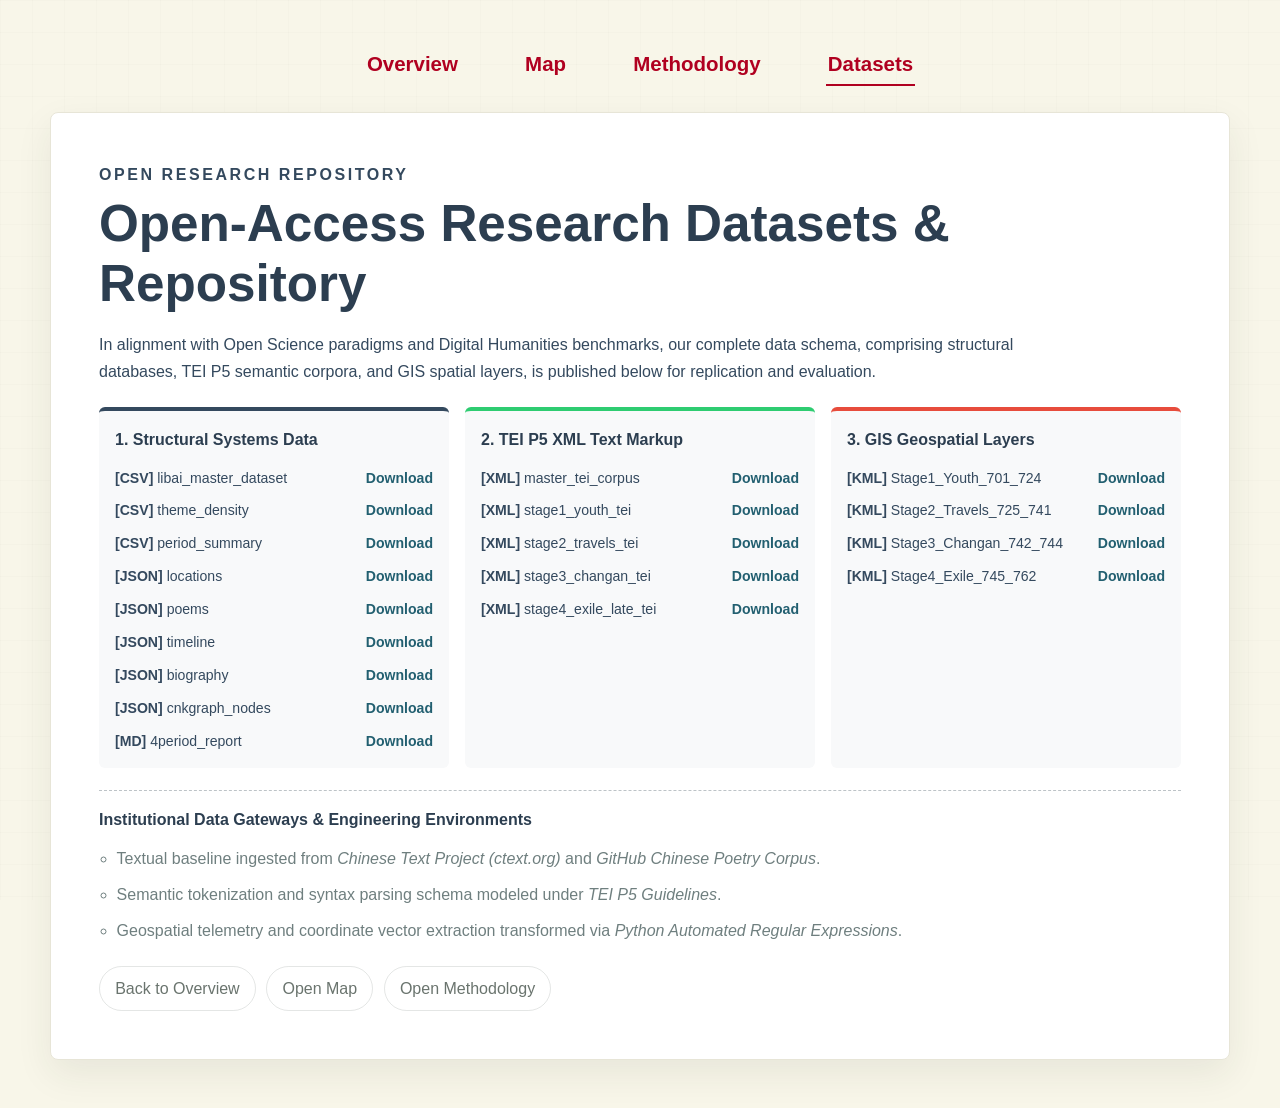
==== datasets.html @ 86e7c7af "Update Li Bai Life Map site" ====
<!doctype html>
<html lang="en">
<head>
  <meta charset="utf-8">
  <meta name="viewport" content="width=device-width, initial-scale=1">
  <meta name="description" content="Open-access research datasets and repository for the Li Bai Life Map.">
  <title>Research Datasets | Li Bai Life Map</title>
  <link rel="icon" href="assets/icons/marker.svg" type="image/svg+xml">
  <link rel="stylesheet" href="css/main.css">
  <link rel="stylesheet" href="css/layout.css">
  <link rel="stylesheet" href="css/component.css">
</head>
<body data-theme="light" class="standalone-page">
  <div class="standalone-shell">
    <header class="standalone-nav">
      <a href="index.html">Overview</a>
      <a href="map.html">Map</a>
      <a href="methodology.html">Methodology</a>
      <a aria-current="page" href="datasets.html">Datasets</a>
    </header>

    <main class="standalone-main">
      <section class="standalone-card datasets-page">
        <p class="eyebrow">Open Research Repository</p>
        <h1>Open-Access Research Datasets & Repository</h1>
        <p>
          In alignment with Open Science paradigms and Digital Humanities benchmarks, our complete data schema, comprising structural databases, TEI P5 semantic corpora, and GIS spatial layers, is published below for replication and evaluation.
        </p>

        <div class="sources-grid">
          <article class="dataset-column">
            <h2>1. Structural Systems Data</h2>
            <ul>
              <li><span><b>[CSV]</b> libai_master_dataset</span><a href="data/libai_master_dataset.csv" download>Download</a></li>
              <li><span><b>[CSV]</b> theme_density</span><a href="data/libai_4period_theme_density.csv" download>Download</a></li>
              <li><span><b>[CSV]</b> period_summary</span><a href="data/libai_4period_summary.csv" download>Download</a></li>
              <li><span><b>[JSON]</b> locations</span><a href="data/locations.json" download>Download</a></li>
              <li><span><b>[JSON]</b> poems</span><a href="data/poems.json" download>Download</a></li>
              <li><span><b>[JSON]</b> timeline</span><a href="data/timeline.json" download>Download</a></li>
              <li><span><b>[JSON]</b> biography</span><a href="data/biography.json" download>Download</a></li>
              <li><span><b>[JSON]</b> cnkgraph_nodes</span><a href="data/cnkgraph-like-libai.json" download>Download</a></li>
              <li><span><b>[MD]</b> 4period_report</span><a href="data/libai_4period_report.md" download>Download</a></li>
            </ul>
          </article>

          <article class="dataset-column tei-column">
            <h2>2. TEI P5 XML Text Markup</h2>
            <ul>
              <li><span><b>[XML]</b> master_tei_corpus</span><a href="data/libai_4period_tei_corpus.xml" download>Download</a></li>
              <li><span><b>[XML]</b> stage1_youth_tei</span><a href="data/stage1-youth_tei.xml" download>Download</a></li>
              <li><span><b>[XML]</b> stage2_travels_tei</span><a href="data/stage2-travels_tei.xml" download>Download</a></li>
              <li><span><b>[XML]</b> stage3_changan_tei</span><a href="data/stage3-changan_tei.xml" download>Download</a></li>
              <li><span><b>[XML]</b> stage4_exile_late_tei</span><a href="data/stage4-exile-late_tei.xml" download>Download</a></li>
            </ul>
          </article>

          <article class="dataset-column gis-column">
            <h2>3. GIS Geospatial Layers</h2>
            <ul>
              <li><span><b>[KML]</b> Stage1_Youth_701_724</span><a href="data/Stage1_Youth_701_724.kml" download>Download</a></li>
              <li><span><b>[KML]</b> Stage2_Travels_725_741</span><a href="data/Stage2_Travels_725_741.kml" download>Download</a></li>
              <li><span><b>[KML]</b> Stage3_Changan_742_744</span><a href="data/Stage3_Changan_742_744.kml" download>Download</a></li>
              <li><span><b>[KML]</b> Stage4_Exile_745_762</span><a href="data/Stage4_Exile_745_762.kml" download>Download</a></li>
            </ul>
          </article>
        </div>

        <section class="academic-sources">
          <h2>Institutional Data Gateways & Engineering Environments</h2>
          <ul>
            <li>Textual baseline ingested from <em>Chinese Text Project (ctext.org)</em> and <em>GitHub Chinese Poetry Corpus</em>.</li>
            <li>Semantic tokenization and syntax parsing schema modeled under <em>TEI P5 Guidelines</em>.</li>
            <li>Geospatial telemetry and coordinate vector extraction transformed via <em>Python Automated Regular Expressions</em>.</li>
          </ul>
        </section>

        <nav class="page-actions" aria-label="Page navigation">
          <a class="ghost-button" href="index.html">Back to Overview</a>
          <a class="ghost-button" href="map.html">Open Map</a>
          <a class="ghost-button" href="methodology.html">Open Methodology</a>
        </nav>
      </section>
    </main>
  </div>
</body>
</html>
---- css/main.css ----
:root {
  color-scheme: light;
  --font-sans: "Microsoft YaHei", "PingFang SC", "Noto Sans SC", Arial, sans-serif;
  --font-serif: "STKaiti", "KaiTi", "Songti SC", serif;
  --bg: #f5f3ee;
  --bg-soft: #fbfaf7;
  --surface: rgba(255, 255, 255, 0.86);
  --surface-solid: #ffffff;
  --surface-muted: #f0eee8;
  --text: #27312f;
  --text-soft: #6a746e;
  --text-faint: #9aa29c;
  --primary: #225f70;
  --primary-strong: #164b59;
  --primary-soft: #dbecef;
  --accent: #b88746;
  --accent-soft: #f3e5cf;
  --danger: #a6523f;
  --success: #537b55;
  --border: rgba(39, 49, 47, 0.12);
  --shadow-sm: 0 8px 24px rgba(36, 45, 42, 0.08);
  --shadow-md: 0 16px 42px rgba(36, 45, 42, 0.14);
  --shadow-lg: 0 26px 80px rgba(36, 45, 42, 0.22);
  --radius-sm: 8px;
  --radius: 14px;
  --radius-lg: 24px;
  --header-height: 78px;
  --ease: cubic-bezier(0.22, 1, 0.36, 1);
}

[data-theme="dark"] {
  color-scheme: dark;
  --bg: #111817;
  --bg-soft: #15201e;
  --surface: rgba(24, 33, 31, 0.88);
  --surface-solid: #1b2624;
  --surface-muted: #263330;
  --text: #e9ece7;
  --text-soft: #b2bcb6;
  --text-faint: #808c85;
  --primary: #78b6c4;
  --primary-strong: #9cd4de;
  --primary-soft: rgba(120, 182, 196, 0.16);
  --accent: #d2a765;
  --accent-soft: rgba(210, 167, 101, 0.16);
  --danger: #d87964;
  --success: #8ebf8f;
  --border: rgba(233, 236, 231, 0.14);
  --shadow-sm: 0 8px 24px rgba(0, 0, 0, 0.2);
  --shadow-md: 0 16px 42px rgba(0, 0, 0, 0.28);
  --shadow-lg: 0 26px 80px rgba(0, 0, 0, 0.38);
}

* {
  box-sizing: border-box;
}

html {
  scroll-behavior: smooth;
}

body {
  margin: 0;
  min-width: 320px;
  background:
    radial-gradient(circle at 14% 10%, rgba(184, 135, 70, 0.13), transparent 28rem),
    radial-gradient(circle at 86% 6%, rgba(34, 95, 112, 0.14), transparent 30rem),
    linear-gradient(180deg, var(--bg-soft), var(--bg));
  color: var(--text);
  font-family: var(--font-sans);
  line-height: 1.6;
}

body::before {
  position: fixed;
  inset: 0;
  z-index: -1;
  pointer-events: none;
  content: "";
  opacity: 0.42;
  background-image:
    linear-gradient(rgba(39, 49, 47, 0.035) 1px, transparent 1px),
    linear-gradient(90deg, rgba(39, 49, 47, 0.035) 1px, transparent 1px);
  background-size: 32px 32px;
}

a {
  color: inherit;
  text-decoration: none;
}

button,
input,
select {
  font: inherit;
}

button {
  cursor: pointer;
}

button:disabled {
  cursor: not-allowed;
  opacity: 0.58;
}

img {
  display: block;
  max-width: 100%;
}

::selection {
  color: #fff;
  background: var(--primary);
}

.eyebrow {
  margin: 0 0 0.35rem;
  color: var(--accent);
  font-size: 0.72rem;
  font-weight: 700;
  letter-spacing: 0.16em;
  text-transform: uppercase;
}

.section-heading {
  display: grid;
  gap: 0.15rem;
  margin-bottom: 1.1rem;
}

.section-heading h2,
.panel-toolbar h2 {
  margin: 0;
  font-family: var(--font-serif);
  font-size: clamp(1.45rem, 2.4vw, 2.1rem);
  letter-spacing: 0.04em;
}

.section-heading p:last-child {
  margin: 0;
  color: var(--text-soft);
}

.app-shell {
  min-height: 100vh;
}

.site-header,
.site-footer,
.hero-panel,
.workspace-grid,
.timeline-section,
.biography-section {
  width: min(1500px, calc(100% - 32px));
  margin-inline: auto;
}
---- css/layout.css ----
.site-header {
  position: sticky;
  top: 12px;
  z-index: 50;
  display: grid;
  grid-template-columns: auto 1fr auto;
  gap: 1.25rem;
  align-items: center;
  height: var(--header-height);
  margin-top: 12px;
  padding: 0.75rem 1rem;
  border: 1px solid var(--border);
  border-radius: var(--radius-lg);
  background: var(--surface);
  box-shadow: var(--shadow-sm);
  backdrop-filter: blur(18px);
}

.brand {
  display: inline-flex;
  gap: 0.75rem;
  align-items: center;
  min-width: max-content;
}

.brand-mark {
  display: grid;
  width: 48px;
  height: 48px;
  place-items: center;
  border: 1px solid rgba(184, 135, 70, 0.46);
  border-radius: 16px;
  color: #fff;
  background: linear-gradient(135deg, var(--primary), var(--accent));
  box-shadow: inset 0 1px 0 rgba(255, 255, 255, 0.24);
  font-family: var(--font-serif);
  font-size: 1.6rem;
}

.brand-text {
  display: grid;
  line-height: 1.2;
}

.brand-text strong {
  font-family: var(--font-serif);
  font-size: 1.2rem;
  letter-spacing: 0.08em;
}

.brand-text small {
  color: var(--text-soft);
  font-size: 0.75rem;
}

.top-nav {
  display: flex;
  justify-content: center;
  gap: 0.4rem;
}

.top-nav a {
  padding: 0.55rem 0.85rem;
  border-radius: 999px;
  color: var(--text-soft);
  transition: color 180ms var(--ease), background 180ms var(--ease);
}

.top-nav a:hover {
  color: var(--primary-strong);
  background: var(--primary-soft);
}

.header-actions,
.hero-actions,
.toolbar-group {
  display: flex;
  gap: 0.65rem;
  align-items: center;
}

.main-view {
  display: grid;
  gap: 1rem;
  padding-block: 1rem 2rem;
}

.hero-panel {
  display: grid;
  grid-template-columns: minmax(0, 1fr) 390px;
  gap: 1rem;
  align-items: stretch;
}

.hero-copy,
.summary-card,
.timeline-section,
.biography-section {
  border: 1px solid var(--border);
  border-radius: var(--radius-lg);
  background: var(--surface);
  box-shadow: var(--shadow-sm);
  backdrop-filter: blur(18px);
}

.hero-copy {
  position: relative;
  overflow: hidden;
  min-height: 260px;
  padding: clamp(1.3rem, 3vw, 2.2rem);
}

.hero-copy::after {
  position: absolute;
  right: -7rem;
  bottom: -11rem;
  width: 28rem;
  height: 28rem;
  border-radius: 50%;
  content: "";
  background: radial-gradient(circle, rgba(184, 135, 70, 0.20), transparent 62%);
}

.hero-copy h1 {
  position: relative;
  z-index: 1;
  max-width: 760px;
  margin: 0;
  font-family: var(--font-serif);
  font-size: clamp(2rem, 5vw, 4.5rem);
  line-height: 1.1;
  letter-spacing: 0.06em;
}

.hero-intro {
  position: relative;
  z-index: 1;
  max-width: 740px;
  margin: 1rem 0 1.4rem;
  color: var(--text-soft);
  font-size: 1rem;
}

.summary-card {
  padding: 1.1rem;
}

.workspace-grid {
  display: grid;
  grid-template-columns: 76px minmax(0, 1fr) 420px;
  gap: 1rem;
  align-items: start;
}

.left-rail {
  position: sticky;
  top: calc(var(--header-height) + 28px);
  display: grid;
  gap: 0.65rem;
  padding: 0.65rem;
  border: 1px solid var(--border);
  border-radius: var(--radius-lg);
  background: var(--surface);
  box-shadow: var(--shadow-sm);
  backdrop-filter: blur(18px);
}

.map-column,
.detail-column {
  min-width: 0;
}

.detail-column {
  position: sticky;
  top: calc(var(--header-height) + 28px);
  display: grid;
  gap: 1rem;
}

.timeline-section,
.biography-section {
  padding: clamp(1rem, 2.4vw, 1.5rem);
}

.timeline-tools {
  display: grid;
  grid-template-columns: minmax(260px, 420px) 1fr;
  gap: 1rem;
  align-items: center;
  margin-bottom: 1rem;
}

.chapter-grid {
  display: grid;
  grid-template-columns: repeat(5, minmax(0, 1fr));
  gap: 0.85rem;
}

.site-footer {
  display: flex;
  justify-content: space-between;
  gap: 1rem;
  padding: 1rem 0 1.8rem;
  color: var(--text-soft);
  font-size: 0.85rem;
}

@media (max-width: 1180px) {
  .workspace-grid {
    grid-template-columns: 64px minmax(0, 1fr);
  }

  .detail-column {
    position: static;
    grid-column: 2;
  }

  .chapter-grid {
    grid-template-columns: repeat(3, minmax(0, 1fr));
  }
}

.chronicle-shell {
  min-height: 100vh;
  overflow: visible;
  background: #faf9ed;
}

.breadcrumb-bar {
  display: flex;
  gap: clamp(1.4rem, 5vw, 5rem);
  align-items: center;
  justify-content: center;
  min-height: 96px;
  padding: 0 1.5rem;
  border-bottom: 1px solid #f0ece2;
  background: #fff;
  color: #b00020;
  font-size: clamp(1rem, 1.8vw, 1.28rem);
  font-weight: 700;
  overflow-x: auto;
  white-space: nowrap;
}

.breadcrumb-bar a {
  position: relative;
  padding: 0.8rem 0.1rem;
  color: #b00020;
  font-weight: 700;
  text-decoration: none;
}

.breadcrumb-bar a::after {
  content: "";
  position: absolute;
  left: 0;
  right: 0;
  bottom: 0.48rem;
  height: 2px;
  background: currentColor;
  opacity: 0;
  transform: scaleX(0.5);
  transition: opacity 180ms var(--ease), transform 180ms var(--ease);
}

.breadcrumb-bar a:hover::after,
.breadcrumb-bar a:focus-visible::after,
.breadcrumb-bar a[aria-current="page"]::after {
  opacity: 1;
  transform: scaleX(1);
}

.breadcrumb-bar a[aria-current="page"] {
  color: #8f001c;
}

.breadcrumb-bar sub,
.breadcrumb-bar .muted {
  color: #7d8990;
  font-weight: 400;
}

.theme-mini {
  margin-left: 0;
  border-color: #ead7dc;
  color: #b00020;
  background: #fff;
}

.breadcrumb-bar .theme-mini + .theme-mini {
  margin-left: calc(clamp(1.4rem, 5vw, 5rem) * -0.8);
}

.chronicle-shell > .methodology-module,
.chronicle-shell > .sources-module {
  display: none;
}

.chronicle-view {
  display: grid;
  grid-template-columns: minmax(0, 1fr) 420px;
  gap: 18px;
  align-items: start;
  width: min(1720px, calc(100% - 32px));
  margin: 0 auto;
  padding: 18px 0 32px;
  background: #fbfaee;
}

.module-block {
  position: relative;
  min-width: 0;
  isolation: isolate;
}

.poet-intro {
  z-index: 20;
  display: grid;
  grid-template-columns: minmax(0, 1fr) 260px;
  gap: 1.2rem;
  grid-column: 1;
  grid-row: 1;
  align-items: start;
  padding: 1.1rem 1.2rem;
  border: 1px solid #e7e5d7;
  background: #fffef8;
}

.poet-copy {
  color: #1f2d2b;
  font-size: 1.05rem;
  line-height: 2.05;
}

.poet-copy h1 {
  margin: 0 0 0.45rem;
  color: #1f2d2b;
  font-family: "KaiTi", "STKaiti", serif;
  font-size: 2.2rem;
  letter-spacing: 0.08em;
}

.poet-copy p {
  margin: 0 0 0.72rem;
  text-indent: 2em;
}

.poet-portrait {
  margin: 0;
  border: 1px solid #e2ddca;
  background: #f7f0d8;
}

.poet-portrait img {
  width: 100%;
  aspect-ratio: 3 / 4;
  object-fit: cover;
  object-position: center top;
}

.poet-portrait figcaption {
  padding: 0.55rem 0.7rem;
  border-top: 1px solid #e2ddca;
  color: #3e4742;
  background: #fffef8;
  font-size: 0.95rem;
}

.map-module {
  z-index: 10;
  display: block;
  grid-column: 1;
  grid-row: 2;
  min-height: 520px;
  overflow: hidden;
  border: 1px solid #e7e5d7;
  background: #fbfaee;
}

.vertical-brand {
  position: relative;
  display: grid;
  justify-items: center;
  align-content: start;
  padding-top: 28px;
  background: #fbfaee;
}

.hamburger-button {
  position: relative;
  display: grid;
  gap: 7px;
  width: 66px;
  height: 50px;
  margin-bottom: 24px;
  padding: 11px 16px;
  border: 1px solid #e7e7dc;
  border-radius: 6px;
  background: #fffef7;
  box-shadow: 0 1px 2px rgba(0, 0, 0, 0.04);
}

.hamburger-button::before {
  position: absolute;
  top: -6px;
  left: 10px;
  width: 10px;
  height: 10px;
  border-radius: 50%;
  content: "";
  background: #df2c4d;
}

.hamburger-button span {
  display: block;
  width: 32px;
  height: 2px;
  background: #777b77;
}

.vertical-title {
  display: grid;
  justify-items: center;
  color: #161a17;
}

.vertical-title span {
  writing-mode: vertical-rl;
  font-family: "STXingkai", "KaiTi", "STKaiti", serif;
  font-size: 3.1rem;
  font-weight: 700;
  letter-spacing: 0.18em;
  line-height: 1.08;
}

.vertical-title small {
  margin-top: 1rem;
  writing-mode: vertical-rl;
  color: #505852;
  font-family: "KaiTi", serif;
  font-size: 1.15rem;
  letter-spacing: 0.16em;
}

.vertical-title i {
  display: grid;
  width: 22px;
  height: 22px;
  margin-top: 0.35rem;
  place-items: center;
  border: 1px solid #d65454;
  color: #d65454;
  font-family: "KaiTi", serif;
  font-size: 0.8rem;
  font-style: normal;
}

.map-stage {
  min-width: 0;
  height: clamp(520px, 58vh, 720px);
  overflow: hidden;
}

.screenshot-map-shell {
  height: 100%;
  min-height: 0;
  border: 0;
  border-radius: 0;
  box-shadow: none;
}

.life-panel {
  position: sticky;
  top: 72px;
  z-index: 30;
  display: grid;
  grid-template-rows: auto auto auto 1fr;
  gap: 0.7rem;
  grid-column: 2;
  grid-row: 1 / 4;
  min-width: 0;
  height: calc(100vh - 96px);
  max-height: 820px;
  padding: 24px 16px 24px 20px;
  overflow: hidden;
  border: 1px solid #e7e5d7;
  background: #fbfaee;
}

.life-panel h2 {
  margin: 0;
  font-size: 1.16rem;
}

.life-search input {
  width: 100%;
  height: 38px;
  padding: 0 0.8rem;
  border: 1px solid #e3e3d8;
  border-radius: 4px;
  background: #fff;
}

.compact-filters {
  max-height: 66px;
  overflow: auto;
}

.data-dock {
  display: none;
}

.chronicle-footer {
  z-index: 20;
  grid-column: 1;
  grid-row: 3;
  min-height: 520px;
  padding: 0.85rem;
  border: 1px solid #e7e5d7;
  color: #7a8586;
  background: #fbfaee;
  font-size: 0.95rem;
  overflow: visible;
}

.home-page > .app-shell > .methodology-module,
.home-page > .app-shell > .sources-module {
  display: none;
}

.page-nav-module {
  grid-column: 1 / -1;
  display: grid;
  gap: 1rem;
  padding: 1.25rem;
  border: 1px solid #e7e5d7;
  background: #fffef8;
}

.page-nav-module h2 {
  margin: 0;
  color: #26312e;
  font-size: 1.2rem;
}

.jump-card-grid {
  display: grid;
  grid-template-columns: repeat(2, minmax(0, 1fr));
  gap: 0.85rem;
}

.jump-card {
  display: grid;
  gap: 0.35rem;
  min-height: 130px;
  padding: 1rem;
  border: 1px solid #dfe5dc;
  border-left: 4px solid #159447;
  border-radius: 6px;
  color: #26312e;
  background: #ffffff;
  text-decoration: none;
  transition: transform 180ms var(--ease), border-color 180ms var(--ease), box-shadow 180ms var(--ease);
}

.jump-card:hover {
  transform: translateY(-2px);
  border-color: #159447;
  box-shadow: 0 10px 24px rgba(22, 50, 42, 0.08);
}

.jump-card span {
  color: #159447;
  font-size: 0.78rem;
  font-weight: 700;
  letter-spacing: 0.06em;
  text-transform: uppercase;
}

.jump-card strong {
  font-size: clamp(1.05rem, 2vw, 1.45rem);
  line-height: 1.2;
}

.jump-card small {
  color: #6f7f7f;
  line-height: 1.45;
}

.standalone-page {
  min-height: 100vh;
  background: #f8f6e9;
}

.standalone-shell {
  width: min(100% - 32px, 1180px);
  margin: 0 auto;
  padding: 1rem 0 3rem;
}

.standalone-nav {
  display: flex;
  align-items: center;
  justify-content: center;
  gap: clamp(1.4rem, 5vw, 5rem);
  min-height: 96px;
  color: #b00020;
  overflow-x: auto;
  white-space: nowrap;
}

.standalone-nav a {
  position: relative;
  padding: 0.8rem 0.1rem;
  color: #b00020;
  font-size: clamp(1rem, 1.8vw, 1.28rem);
  font-weight: 700;
  text-decoration: none;
}

.standalone-nav a::after {
  content: "";
  position: absolute;
  left: 0;
  right: 0;
  bottom: 0.48rem;
  height: 2px;
  background: currentColor;
  opacity: 0;
  transform: scaleX(0.5);
  transition: opacity 180ms var(--ease), transform 180ms var(--ease);
}

.standalone-nav a:hover::after,
.standalone-nav a:focus-visible::after,
.standalone-nav a[aria-current="page"]::after {
  opacity: 1;
  transform: scaleX(1);
}

.standalone-main {
  display: block;
}

.standalone-card {
  padding: clamp(1.2rem, 4vw, 3rem);
  border: 1px solid #e7e5d7;
  border-radius: 8px;
  background: #ffffff;
  box-shadow: 0 14px 36px rgba(35, 48, 43, 0.08);
}

.standalone-card h1 {
  margin: 0 0 1rem;
  color: #2c3e50;
  font-size: clamp(2rem, 5vw, 3.2rem);
  line-height: 1.18;
}

.standalone-card p {
  max-width: 920px;
  color: #34495e;
  font-size: 1rem;
  line-height: 1.7;
}

.overview-layout {
  display: grid;
  grid-template-columns: minmax(0, 1fr) minmax(220px, 320px);
  gap: clamp(1.2rem, 4vw, 3rem);
  align-items: start;
}

.overview-copy h1 {
  max-width: 920px;
}

.overview-portrait {
  margin: 0;
  border: 1px solid #e4e0d0;
  background: #fffef8;
}

.overview-portrait img {
  display: block;
  width: 100%;
  aspect-ratio: 3 / 4;
  object-fit: cover;
}

.overview-portrait figcaption {
  padding: 0.7rem 0.85rem;
  color: #26312e;
  font-size: 0.95rem;
}

.research-questions-panel {
  margin-top: 1.4rem;
  padding: 1rem 1.1rem;
  border-left: 4px solid #2ecc71;
  border-radius: 0 6px 6px 0;
  background: #f8f9fa;
}

.research-questions-panel h2 {
  margin: 0 0 0.75rem;
  color: #2c3e50;
  font-size: 1.05rem;
  letter-spacing: 0.04em;
  text-transform: uppercase;
}

.research-questions-panel ul {
  display: grid;
  gap: 0.55rem;
  margin: 0;
  padding-left: 1.1rem;
  color: #2c3e50;
  line-height: 1.55;
}

.workflow-presentation {
  margin-top: 1.35rem;
  padding: 1.2rem;
  border: 1px dashed #bdc3c7;
  border-radius: 6px;
  background: #f8f9fa;
  text-align: center;
}

.workflow-presentation h2 {
  margin: 0 0 0.85rem;
  color: #6f7f7f;
  font-size: 0.95rem;
  letter-spacing: 0.04em;
  text-transform: uppercase;
}

.workflow-presentation img {
  display: block;
  width: 100%;
  max-width: 980px;
  height: auto;
  min-height: 150px;
  margin: 0 auto;
  background: #eaeded;
}

.sources-grid {
  display: grid;
  grid-template-columns: repeat(3, minmax(0, 1fr));
  gap: 1rem;
  margin-top: 1.4rem;
}

.dataset-column {
  padding: 1rem;
  border-top: 4px solid #34495e;
  border-radius: 6px;
  background: #f8f9fa;
}

.dataset-column.tei-column {
  border-top-color: #2ecc71;
}

.dataset-column.gis-column {
  border-top-color: #e74c3c;
}

.dataset-column h2,
.academic-sources h2 {
  margin: 0 0 0.85rem;
  color: #2c3e50;
  font-size: 1rem;
}

.dataset-column ul,
.academic-sources ul {
  display: grid;
  gap: 0.65rem;
  margin: 0;
  padding: 0;
  list-style: none;
}

.dataset-column li {
  display: flex;
  align-items: center;
  justify-content: space-between;
  gap: 0.75rem;
  min-width: 0;
  color: #34495e;
  font-size: 0.88rem;
}

.dataset-column li span {
  min-width: 0;
  overflow-wrap: anywhere;
}

.dataset-column a {
  flex: 0 0 auto;
  color: #225f70;
  font-weight: 700;
  text-decoration: none;
}

.academic-sources {
  margin-top: 1.35rem;
  padding-top: 1rem;
  border-top: 1px dashed #bdc3c7;
  color: #6f7f7f;
}

.academic-sources ul {
  padding-left: 1.1rem;
  list-style: circle;
  line-height: 1.6;
}

.page-actions {
  display: flex;
  flex-wrap: wrap;
  gap: 0.65rem;
  margin-top: 1.4rem;
}

.stage-switcher {
  display: grid;
  grid-template-columns: repeat(2, minmax(0, 1fr));
  gap: 0.45rem;
}

.stage-button {
  display: grid;
  gap: 0.15rem;
  padding: 0.55rem 0.65rem;
  border: 1px solid #e4e4df;
  border-radius: 4px;
  color: #26312e;
  background: #fff;
  text-align: left;
}

.stage-button strong {
  color: #159447;
}

.stage-button small {
  color: #7d8990;
}

.stage-button.active {
  border-color: #159447;
  background: #f4fff7;
  box-shadow: 0 0 0 2px rgba(21, 148, 71, 0.08) inset;
}

.theme-stat-panel {
  display: grid;
  grid-template-columns: 300px minmax(0, 1fr);
  grid-template-rows: minmax(220px, auto) minmax(250px, auto);
  gap: 0.75rem;
  height: 100%;
}

.summary-table {
  grid-column: 1;
  grid-row: 1;
  overflow: auto;
  border: 1px solid #e4e4df;
  background: #fff;
}

.summary-table table {
  width: 100%;
  border-collapse: collapse;
  font-size: 0.82rem;
}

.summary-table th,
.summary-table td {
  padding: 0.35rem 0.45rem;
  border-bottom: 1px solid #eee;
  text-align: left;
  white-space: nowrap;
}

.bar-panel,
.wordcloud-panel,
.trends-panel {
  min-width: 0;
  min-height: 0;
  overflow: hidden;
  border: 1px solid #e4e4df;
  background: #fff;
  padding: 0.55rem;
}

.bar-panel {
  grid-column: 2;
  grid-row: 1;
}

.wordcloud-panel {
  grid-column: 1;
  grid-row: 2;
}

.trends-panel {
  grid-column: 2;
  grid-row: 2;
}

.theme-chart {
  display: grid;
  grid-template-columns: repeat(4, minmax(0, 1fr));
  gap: 0.7rem;
  min-height: 184px;
  max-height: 300px;
  min-width: 0;
  overflow: auto;
}

.theme-visuals {
  display: grid;
  grid-template-rows: auto 1fr;
  gap: 0.55rem;
  min-width: 0;
  overflow: hidden;
}

.stat-title {
  margin: 0 0 0.45rem;
  color: #26312e;
  font-size: 0.95rem;
  font-weight: 700;
}

.theme-stage-card {
  overflow: hidden;
  padding: 0.5rem;
  border: 1px solid #e4e4df;
  background: #fffefb;
}

.theme-stage-card h3 {
  margin: 0 0 0.45rem;
  color: #159447;
  font-size: 0.9rem;
}

.theme-bar-row {
  display: grid;
  grid-template-columns: minmax(128px, 0.9fr) minmax(88px, 2fr) 46px;
  gap: 0.35rem;
  align-items: center;
  margin: 0.24rem 0;
  font-size: 0.76rem;
}

.theme-bar-row > span {
  min-width: 0;
  line-height: 1.18;
  overflow-wrap: anywhere;
}

.theme-bar-track {
  display: block;
  height: 9px;
  overflow: hidden;
  border-radius: 999px;
  background: #ececec;
}

.theme-bar {
  display: block;
  height: 100%;
  border-radius: inherit;
  background: linear-gradient(90deg, #159447, #5ba7c4);
}

.theme-bar.bar-0 { background: linear-gradient(90deg, #159447, #48b77a); }
.theme-bar.bar-1 { background: linear-gradient(90deg, #0d6efd, #65a5ff); }
.theme-bar.bar-2 { background: linear-gradient(90deg, #b88746, #e4bc73); }
.theme-bar.bar-3 { background: linear-gradient(90deg, #a6523f, #d87964); }
.theme-bar.bar-4 { background: linear-gradient(90deg, #7a54a2, #b38ad9); }
.theme-bar.bar-5 { background: linear-gradient(90deg, #607d8b, #9bb6c1); }

.wordcloud-wrap {
  min-height: 0;
  overflow: hidden;
  padding: 0.5rem;
  border: 1px solid #e4e4df;
  background: #fff;
}

.wordcloud-grid {
  display: grid;
  grid-template-columns: repeat(2, minmax(0, 1fr));
  gap: 0.55rem;
  min-height: 200px;
  max-height: 320px;
  overflow: auto;
}

.wordcloud-stage-card {
  min-height: 112px;
  padding: 0.5rem;
  border: 1px solid #e8e8df;
  background: #fffefb;
}

.wordcloud-stage-card h3 {
  margin: 0 0 0.35rem;
  color: #159447;
  font-size: 0.82rem;
}

.trend-chart {
  display: grid;
  grid-template-columns: repeat(5, minmax(0, 1fr));
  gap: 0.45rem;
  min-height: 200px;
  max-height: 320px;
  overflow: auto;
}

.trend-row {
  display: grid;
  grid-template-rows: auto 1fr;
  gap: 0.45rem;
  align-items: center;
  min-height: 42px;
  padding: 0.35rem;
  border: 1px solid #e8e8df;
  background: #fffefb;
}

.trend-row strong {
  color: #159447;
  font-family: "KaiTi", "STKaiti", serif;
  font-size: 1.35rem;
  text-align: center;
}

.trend-bars {
  display: grid;
  grid-template-columns: repeat(4, minmax(0, 1fr));
  gap: 0.35rem;
  align-items: end;
  height: 82px;
}

.trend-bar-wrap {
  display: grid;
  grid-template-rows: 1fr auto;
  gap: 0.15rem;
  align-items: end;
  height: 100%;
}

.trend-bar-wrap i {
  display: block;
  width: 100%;
  min-height: 4px;
  border-radius: 4px 4px 0 0;
  background: #159447;
}

.trend-bar-wrap em {
  color: #7d8990;
  font-size: 0.68rem;
  font-style: normal;
  text-align: center;
}

.trend-bar.tone-0 { background: linear-gradient(180deg, #159447, #78c994); }
.trend-bar.tone-1 { background: linear-gradient(180deg, #0d6efd, #8ab9ff); }
.trend-bar.tone-2 { background: linear-gradient(180deg, #b88746, #e4bc73); }
.trend-bar.tone-3 { background: linear-gradient(180deg, #a6523f, #d87964); }
.trend-bar.tone-4 { background: linear-gradient(180deg, #7a54a2, #b38ad9); }
.trend-bar.tone-5 { background: linear-gradient(180deg, #607d8b, #9bb6c1); }

.wordcloud {
  display: flex;
  flex-wrap: wrap;
  gap: 0.32rem 0.72rem;
  align-content: center;
  min-height: 72px;
  overflow: hidden;
  padding: 0.2rem;
  font-family: "KaiTi", "STKaiti", serif;
}

.cloud-word {
  display: inline-block;
  line-height: 1.1;
  transform: rotate(var(--rotate, 0deg));
}

.cloud-word.tone-0 { color: #159447; --rotate: -4deg; }
.cloud-word.tone-1 { color: #0d6efd; --rotate: 3deg; }
.cloud-word.tone-2 { color: #b88746; --rotate: -2deg; }
.cloud-word.tone-3 { color: #a6523f; --rotate: 4deg; }
.cloud-word.tone-4 { color: #5f6f75; --rotate: 0deg; }
.cloud-word.tone-5 { color: #7a54a2; --rotate: -3deg; }

@media (max-width: 1280px) {
  .chronicle-view {
    grid-template-columns: minmax(0, 1fr) 360px;
  }

  .poet-intro {
    grid-template-columns: minmax(0, 1fr) 220px;
  }

  .vertical-title span {
    font-size: 2.4rem;
  }

  .theme-stat-panel {
    grid-template-columns: 240px minmax(0, 1fr);
  }

  .theme-chart {
    grid-template-columns: repeat(2, minmax(0, 1fr));
  }
}

@media (max-width: 960px) {
  .chronicle-shell {
    min-height: 100vh;
    overflow: visible;
  }

  .chronicle-view {
    grid-template-columns: 1fr;
    width: min(100% - 20px, 1720px);
    padding: 12px 0 24px;
  }

  .map-module,
  .poet-intro,
  .life-panel,
  .chronicle-footer {
    grid-column: auto;
    grid-row: auto;
  }

  .vertical-brand {
    display: none;
  }

  .poet-intro {
    grid-template-columns: 1fr;
  }

  .poet-portrait {
    width: min(260px, 100%);
  }

  .map-module {
    min-height: auto;
  }

  .map-stage {
    height: clamp(420px, 68vh, 640px);
  }

  .life-panel {
    position: relative;
    top: auto;
    height: auto;
    max-height: none;
  }

  .chronicle-footer {
    min-height: auto;
  }

  .theme-stat-panel {
    grid-template-columns: 1fr;
  }

  .jump-card-grid,
  .overview-layout,
  .sources-grid {
    grid-template-columns: 1fr;
  }

  .summary-table,
  .bar-panel,
  .wordcloud-panel,
  .trends-panel {
    grid-column: auto;
    grid-row: auto;
  }

  .theme-chart,
  .wordcloud-grid,
  .trend-chart {
    grid-template-columns: 1fr;
    height: auto;
    max-height: none;
  }
}

@media (max-width: 860px) {
  .site-header {
    grid-template-columns: 1fr auto;
    height: auto;
  }

  .top-nav {
    display: none;
  }

  .hero-panel,
  .workspace-grid,
  .timeline-tools {
    grid-template-columns: 1fr;
  }

  .left-rail {
    position: static;
    grid-auto-flow: column;
    overflow-x: auto;
  }

  .detail-column {
    grid-column: auto;
  }

  .chapter-grid {
    grid-template-columns: 1fr;
  }
}

@media (max-width: 560px) {
  .breadcrumb-bar,
  .standalone-nav {
    justify-content: flex-start;
    min-height: 72px;
    padding-inline: 1rem;
  }

  .site-header,
  .site-footer,
  .hero-panel,
  .workspace-grid,
  .timeline-section,
  .biography-section {
    width: min(100% - 20px, 1500px);
  }

  .header-actions {
    grid-column: 1 / -1;
    justify-content: stretch;
  }

  .header-actions > * {
    flex: 1;
  }

  .site-footer {
    display: grid;
  }
}
---- css/component.css ----
.primary-button,
.secondary-button,
.ghost-button,
.rail-button,
.tab-button,
.icon-button,
.select-control {
  border: 1px solid var(--border);
  border-radius: 999px;
  color: var(--text);
  background: var(--surface-solid);
  transition:
    transform 180ms var(--ease),
    box-shadow 180ms var(--ease),
    border-color 180ms var(--ease),
    background 180ms var(--ease),
    color 180ms var(--ease);
}

.primary-button,
.secondary-button,
.ghost-button,
.rail-button,
.tab-button {
  min-height: 40px;
  padding: 0.55rem 0.95rem;
}

.primary-button {
  border-color: transparent;
  color: #fff;
  background: linear-gradient(135deg, var(--primary), var(--primary-strong));
  box-shadow: 0 10px 24px rgba(34, 95, 112, 0.22);
}

.secondary-button {
  color: var(--primary-strong);
  background: var(--primary-soft);
}

.ghost-button {
  color: var(--text-soft);
  background: transparent;
}

.primary-button:hover,
.secondary-button:hover,
.ghost-button:hover,
.rail-button:hover,
.tab-button:hover,
.select-control:hover {
  transform: translateY(-1px);
  border-color: rgba(34, 95, 112, 0.28);
  box-shadow: var(--shadow-sm);
}

.rail-button {
  width: 100%;
  border-radius: 18px;
  writing-mode: vertical-rl;
  letter-spacing: 0.18em;
}

.rail-button.active {
  color: #fff;
  border-color: transparent;
  background: linear-gradient(180deg, var(--primary), var(--accent));
}

.select-control {
  min-height: 40px;
  padding: 0.45rem 2rem 0.45rem 0.85rem;
}

.panel-toolbar {
  display: flex;
  justify-content: space-between;
  gap: 1rem;
  align-items: center;
  min-height: 76px;
  padding: 1rem 1.1rem;
  border: 1px solid var(--border);
  border-radius: var(--radius-lg) var(--radius-lg) 0 0;
  background: var(--surface);
  box-shadow: var(--shadow-sm);
  backdrop-filter: blur(18px);
}

.info-card,
.tab-card,
.chapter-card {
  border: 1px solid var(--border);
  border-radius: var(--radius-lg);
  background: var(--surface);
  box-shadow: var(--shadow-sm);
  backdrop-filter: blur(18px);
}

.place-card {
  overflow: hidden;
}

.place-visual {
  position: relative;
  min-height: 150px;
  padding: 1rem;
  color: #fff;
  background:
    linear-gradient(135deg, rgba(34, 95, 112, 0.88), rgba(184, 135, 70, 0.72)),
    radial-gradient(circle at 80% 10%, rgba(255, 255, 255, 0.28), transparent 14rem);
}

.place-visual img {
  position: absolute;
  inset: 0;
  width: 100%;
  height: 100%;
  object-fit: cover;
  opacity: 0.26;
  mix-blend-mode: screen;
}

.place-visual h3 {
  position: relative;
  z-index: 1;
  margin: 0;
  font-family: var(--font-serif);
  font-size: 2rem;
  letter-spacing: 0.08em;
}

.place-visual small,
.place-visual p {
  position: relative;
  z-index: 1;
}

.place-body {
  display: grid;
  gap: 0.8rem;
  padding: 1rem;
}

.place-body p {
  margin: 0;
}

.mini-line {
  margin: 0.25rem 0 0;
  color: var(--text-soft);
  font-size: 0.88rem;
}

.poem-inline {
  display: inline-flex;
  margin: 0.35rem 0.35rem 0 0;
  padding: 0.25rem 0.55rem;
  border: 1px solid var(--border);
  border-radius: 999px;
  color: var(--primary-strong);
  background: var(--primary-soft);
}

.metric-row {
  display: grid;
  grid-template-columns: repeat(3, 1fr);
  gap: 0.6rem;
}

.metric {
  padding: 0.75rem;
  border: 1px solid var(--border);
  border-radius: var(--radius);
  background: var(--surface-muted);
}

.metric strong {
  display: block;
  color: var(--primary-strong);
  font-size: 1.2rem;
}

.metric span {
  color: var(--text-soft);
  font-size: 0.78rem;
}

.tab-card {
  overflow: hidden;
}

.tab-list {
  display: grid;
  grid-template-columns: repeat(3, 1fr);
  padding: 0.55rem;
  border-bottom: 1px solid var(--border);
  background: var(--surface-muted);
}

.tab-button {
  border-color: transparent;
  background: transparent;
}

.tab-button.active {
  color: #fff;
  background: var(--primary);
}

.tab-panel {
  display: none;
  max-height: 440px;
  overflow: auto;
  padding: 1rem;
}

.tab-panel.active {
  display: grid;
  gap: 0.75rem;
}

.poem-card,
.bio-card,
.relation-card,
.drawer-item {
  display: grid;
  gap: 0.35rem;
  padding: 0.85rem;
  border: 1px solid var(--border);
  border-radius: var(--radius);
  background: var(--surface-solid);
  transition: transform 180ms var(--ease), border-color 180ms var(--ease), background 180ms var(--ease);
}

.poem-card:hover,
.bio-card:hover,
.relation-card:hover,
.drawer-item:hover {
  transform: translateY(-2px);
  border-color: rgba(184, 135, 70, 0.5);
}

.poem-card.active,
.bio-card.active,
.drawer-item.active {
  border-color: var(--accent);
  background: var(--accent-soft);
}

.poem-card h4,
.bio-card h4,
.relation-card h4,
.chapter-card h3 {
  margin: 0;
  font-family: var(--font-serif);
  letter-spacing: 0.04em;
}

.poem-card blockquote {
  margin: 0;
  color: var(--text-soft);
  font-family: var(--font-serif);
}

.tag-row {
  display: flex;
  flex-wrap: wrap;
  gap: 0.35rem;
}

.tag,
.type-chip {
  display: inline-flex;
  align-items: center;
  min-height: 24px;
  padding: 0.15rem 0.55rem;
  border: 1px solid var(--border);
  border-radius: 999px;
  color: var(--text-soft);
  background: var(--surface-muted);
  font-size: 0.76rem;
}

.filter-chips {
  display: flex;
  flex-wrap: wrap;
  gap: 0.45rem;
}

.type-chip {
  cursor: pointer;
}

.type-chip.active {
  color: #fff;
  border-color: transparent;
  background: var(--primary);
}

.search-box {
  display: grid;
  gap: 0.3rem;
  color: var(--text-soft);
  font-size: 0.82rem;
}

.search-box input {
  width: 100%;
  min-height: 42px;
  padding: 0.55rem 0.85rem;
  border: 1px solid var(--border);
  border-radius: 999px;
  color: var(--text);
  background: var(--surface-solid);
  outline: none;
  transition: border-color 180ms var(--ease), box-shadow 180ms var(--ease);
}

.search-box input:focus {
  border-color: var(--primary);
  box-shadow: 0 0 0 4px var(--primary-soft);
}

.drawer {
  position: fixed;
  inset: 0;
  z-index: 80;
  pointer-events: none;
}

.drawer.open {
  pointer-events: auto;
}

.drawer-backdrop,
.modal-backdrop {
  position: absolute;
  inset: 0;
  background: rgba(13, 18, 17, 0.38);
  opacity: 0;
  transition: opacity 220ms var(--ease);
}

.drawer.open .drawer-backdrop,
.modal.open .modal-backdrop {
  opacity: 1;
}

.drawer-panel {
  position: absolute;
  top: 0;
  bottom: 0;
  left: 0;
  width: min(420px, 92vw);
  padding: 1rem;
  background: var(--surface-solid);
  box-shadow: var(--shadow-lg);
  transform: translateX(-104%);
  transition: transform 260ms var(--ease);
}

.drawer.open .drawer-panel {
  transform: translateX(0);
}

.drawer-header,
.modal-card {
  border-bottom: 1px solid var(--border);
}

.drawer-header {
  display: flex;
  justify-content: space-between;
  align-items: center;
  padding-bottom: 0.8rem;
}

.drawer-header h2 {
  margin: 0;
  font-family: var(--font-serif);
}

.drawer-body {
  display: grid;
  gap: 1rem;
  padding-top: 1rem;
}

.drawer-block h3 {
  margin: 0 0 0.6rem;
}

.drawer-list {
  display: grid;
  gap: 0.55rem;
  max-height: calc(100vh - 220px);
  overflow: auto;
}

.icon-button {
  display: grid;
  width: 38px;
  height: 38px;
  place-items: center;
  padding: 0;
  font-size: 1.35rem;
}

.modal {
  position: fixed;
  inset: 0;
  z-index: 90;
  display: grid;
  place-items: center;
  pointer-events: none;
}

.modal.open {
  pointer-events: auto;
}

.modal-card {
  position: relative;
  z-index: 1;
  width: min(560px, calc(100vw - 32px));
  padding: 1.3rem;
  border: 1px solid var(--border);
  border-radius: var(--radius-lg);
  background: var(--surface-solid);
  box-shadow: var(--shadow-lg);
  opacity: 0;
  transform: translateY(20px) scale(0.98);
  transition: opacity 220ms var(--ease), transform 220ms var(--ease);
}

.modal.open .modal-card {
  opacity: 1;
  transform: translateY(0) scale(1);
}

.modal-close {
  position: absolute;
  top: 0.75rem;
  right: 0.75rem;
}

.modal-card h2 {
  margin: 0 2.8rem 0.4rem 0;
  font-family: var(--font-serif);
  font-size: 1.8rem;
}

.modal-meta {
  color: var(--text-soft);
}

.modal-card blockquote {
  margin: 1rem 0;
  padding: 1rem;
  border-left: 4px solid var(--accent);
  border-radius: var(--radius);
  background: var(--accent-soft);
  font-family: var(--font-serif);
  font-size: 1.25rem;
}

.chapter-card {
  display: grid;
  gap: 0.55rem;
  padding: 1rem;
}

.chapter-card p {
  margin: 0;
  color: var(--text-soft);
  font-size: 0.92rem;
}

.chapter-locations {
  color: var(--primary-strong);
  font-size: 0.82rem;
}

.data-source {
  margin-bottom: 0;
  color: var(--text-faint);
  font-size: 0.78rem;
}

.summary-card h2 {
  margin: 0 0 0.75rem;
  font-family: var(--font-serif);
}

.summary-card h2 small {
  display: block;
  color: var(--text-soft);
  font-family: var(--font-sans);
  font-size: 0.82rem;
  font-weight: 400;
}

@media (max-width: 860px) {
  .rail-button {
    writing-mode: horizontal-tb;
    letter-spacing: 0;
  }

  .panel-toolbar,
  .toolbar-group {
    align-items: stretch;
    flex-direction: column;
  }

  .metric-row {
    grid-template-columns: 1fr;
  }
}
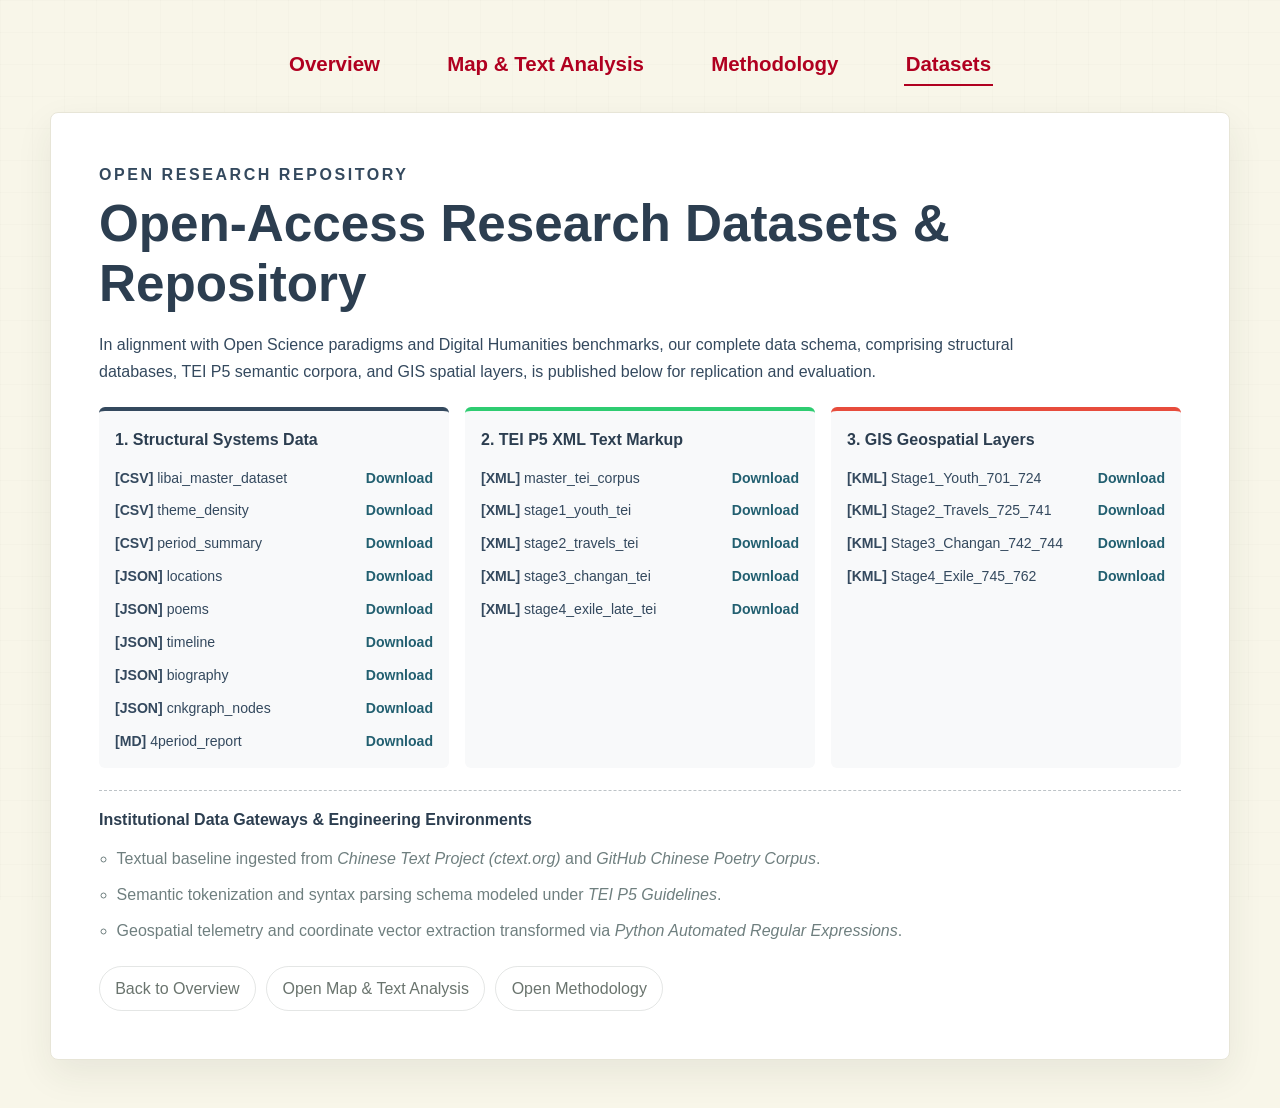
==== commit e9190405: "Clarify map and text analysis page" ====
--- a/datasets.html
+++ b/datasets.html
@@ -14,7 +14,7 @@
   <div class="standalone-shell">
     <header class="standalone-nav">
       <a href="index.html">Overview</a>
-      <a href="map.html">Map</a>
+      <a href="map.html">Map & Text Analysis</a>
       <a href="methodology.html">Methodology</a>
       <a aria-current="page" href="datasets.html">Datasets</a>
     </header>
@@ -76,7 +76,7 @@
 
         <nav class="page-actions" aria-label="Page navigation">
           <a class="ghost-button" href="index.html">Back to Overview</a>
-          <a class="ghost-button" href="map.html">Open Map</a>
+          <a class="ghost-button" href="map.html">Open Map & Text Analysis</a>
           <a class="ghost-button" href="methodology.html">Open Methodology</a>
         </nav>
       </section>
--- a/css/layout.css
+++ b/css/layout.css
@@ -859,18 +859,19 @@
 
 .theme-stat-panel {
   display: grid;
-  grid-template-columns: 300px minmax(0, 1fr);
-  grid-template-rows: minmax(220px, auto) minmax(250px, auto);
+  grid-template-columns: minmax(0, 1fr);
+  grid-template-rows: auto auto auto auto;
   gap: 0.75rem;
-  height: 100%;
+  height: auto;
 }
 
 .summary-table {
-  grid-column: 1;
+  grid-column: 1 / -1;
   grid-row: 1;
   overflow: auto;
   border: 1px solid #e4e4df;
   background: #fff;
+  max-height: 230px;
 }
 
 .summary-table table {
@@ -892,35 +893,35 @@
 .trends-panel {
   min-width: 0;
   min-height: 0;
-  overflow: hidden;
+  overflow: visible;
   border: 1px solid #e4e4df;
   background: #fff;
   padding: 0.55rem;
 }
 
 .bar-panel {
-  grid-column: 2;
-  grid-row: 1;
+  grid-column: 1 / -1;
+  grid-row: 2;
 }
 
 .wordcloud-panel {
-  grid-column: 1;
-  grid-row: 2;
+  grid-column: 1 / -1;
+  grid-row: 3;
 }
 
 .trends-panel {
-  grid-column: 2;
-  grid-row: 2;
+  grid-column: 1 / -1;
+  grid-row: 4;
 }
 
 .theme-chart {
   display: grid;
-  grid-template-columns: repeat(4, minmax(0, 1fr));
+  grid-template-columns: repeat(auto-fit, minmax(360px, 1fr));
   gap: 0.7rem;
   min-height: 184px;
-  max-height: 300px;
+  max-height: none;
   min-width: 0;
-  overflow: auto;
+  overflow: visible;
 }
 
 .theme-visuals {
@@ -939,7 +940,7 @@
 }
 
 .theme-stage-card {
-  overflow: hidden;
+  overflow: visible;
   padding: 0.5rem;
   border: 1px solid #e4e4df;
   background: #fffefb;
@@ -953,22 +954,38 @@
 
 .theme-bar-row {
   display: grid;
-  grid-template-columns: minmax(128px, 0.9fr) minmax(88px, 2fr) 46px;
-  gap: 0.35rem;
+  grid-template-columns: minmax(0, 1fr) auto;
+  grid-template-areas:
+    "label value"
+    "track track";
+  gap: 0.18rem 0.45rem;
   align-items: center;
-  margin: 0.24rem 0;
+  margin: 0.34rem 0;
   font-size: 0.76rem;
 }
 
 .theme-bar-row > span {
+  grid-area: label;
   min-width: 0;
   line-height: 1.18;
-  overflow-wrap: anywhere;
+  overflow-wrap: break-word;
+}
+
+.theme-bar-row > em {
+  grid-area: value;
+  justify-self: end;
+  min-width: 42px;
+  color: #7d8990;
+  font-style: italic;
+  text-align: right;
+  white-space: nowrap;
 }
 
 .theme-bar-track {
+  grid-area: track;
   display: block;
   height: 9px;
+  width: 100%;
   overflow: hidden;
   border-radius: 999px;
   background: #ececec;
@@ -1121,11 +1138,11 @@
   }
 
   .theme-stat-panel {
-    grid-template-columns: 240px minmax(0, 1fr);
+    grid-template-columns: minmax(0, 1fr);
   }
 
   .theme-chart {
-    grid-template-columns: repeat(2, minmax(0, 1fr));
+    grid-template-columns: repeat(auto-fit, minmax(320px, 1fr));
   }
 }
 
